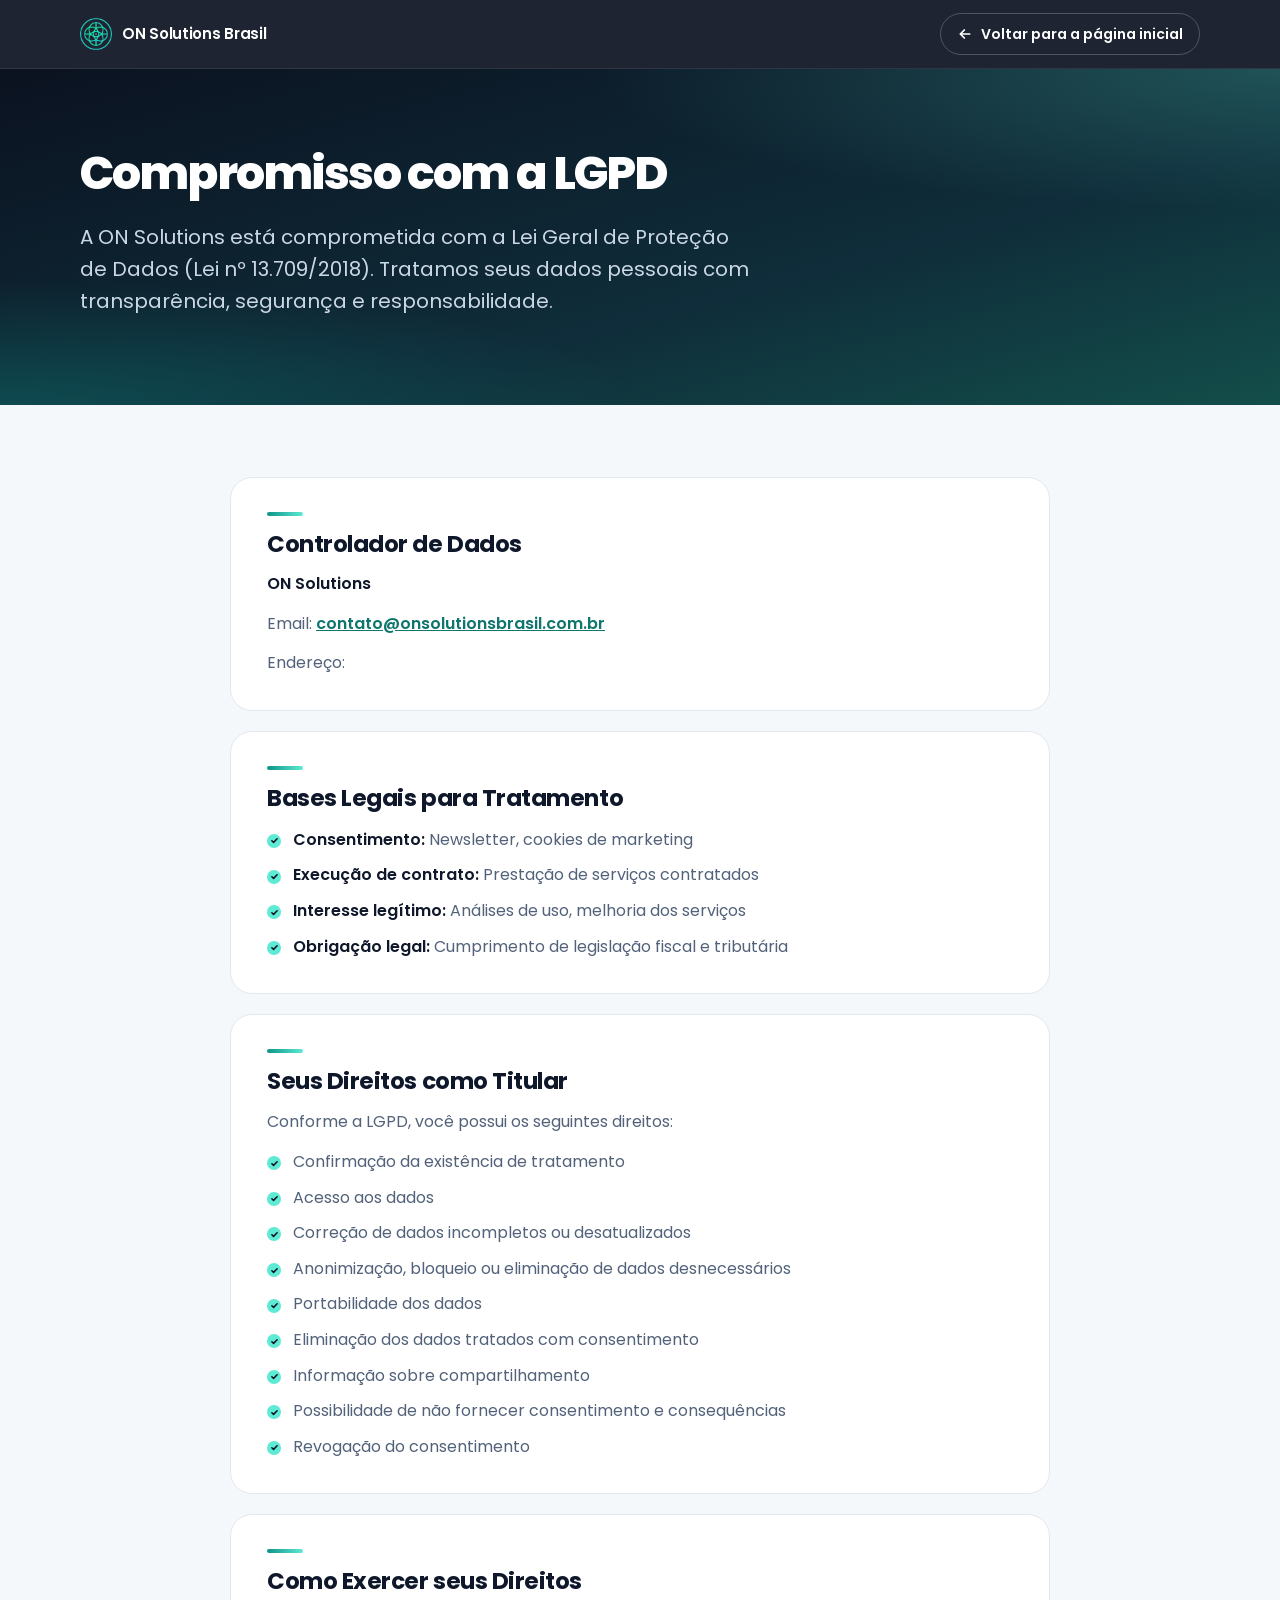
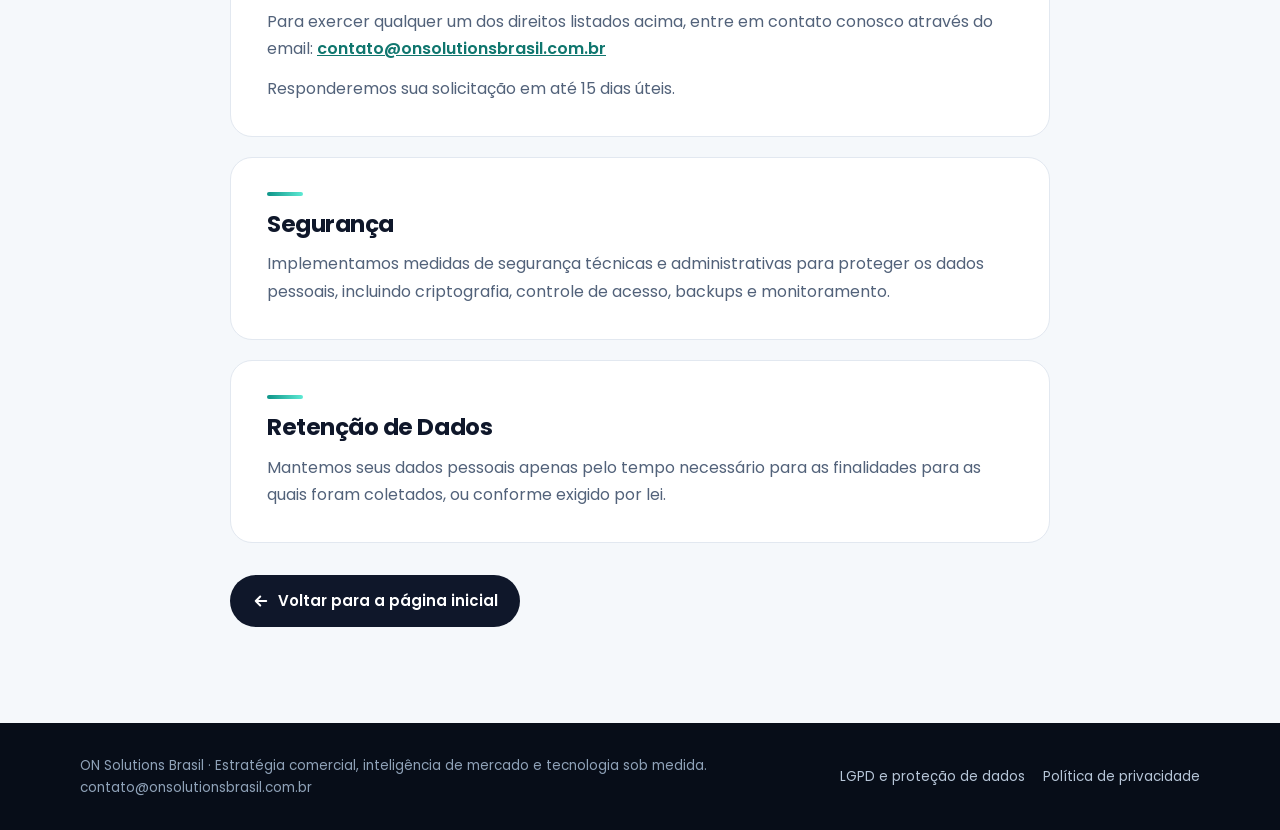
==== lgpd.html @ e8d157d7 "feat: add LGPD and privacy policy pages with legal documentation - Add legal.css stylesheet for LGPD" ====
<!DOCTYPE html>
<html lang="pt-BR">
<head>
<meta charset="UTF-8">
<meta name="viewport" content="width=device-width, initial-scale=1, viewport-fit=cover">
<meta name="theme-color" content="#0B1220">
<title>LGPD e proteção de dados | ON Solutions Brasil</title>
<meta name="description" content="Compromisso da ON Solutions com a Lei Geral de Proteção de Dados (Lei nº 13.709/2018).">
<meta name="robots" content="noindex,follow">
<link rel="icon" type="image/png" sizes="64x64" href="assets/img/favicon.png">
<link rel="apple-touch-icon" href="assets/img/favicon.png">
<link rel="preconnect" href="https://fonts.googleapis.com">
<link rel="preconnect" href="https://fonts.gstatic.com" crossorigin>
<link href="https://fonts.googleapis.com/css2?family=Poppins:wght@400;500;600;700;800&display=swap" rel="stylesheet">
<link rel="stylesheet" href="css/styles.css">
<link rel="stylesheet" href="css/legal.css">
</head>
<body class="l2">
<header class="top legal-top"><div class="w top-in">
  <a class="brand" href="index.html" aria-label="ON Solutions Brasil, voltar para a página inicial"><img src="assets/img/on-logo.png" alt="" width="32" height="32"><span>ON Solutions<span class="br"> Brasil</span></span></a>
  <a class="back" href="index.html"><svg viewBox="0 0 24 24" aria-hidden="true"><path d="M19 12H5M11 6l-6 6 6 6"/></svg><span>Voltar para a página inicial</span></a>
</div></header>
<main>
<section class="legal-hero"><div class="w">
  <h1 class="h">Compromisso com a LGPD</h1>
  <p class="sub">A ON Solutions está comprometida com a Lei Geral de Proteção de Dados (Lei nº 13.709/2018). Tratamos seus dados pessoais com transparência, segurança e responsabilidade.</p>
</div></section>
<section class="legal"><div class="w legal-in">
  <article class="lcard"><h2>Controlador de Dados</h2>
    <p><strong>ON Solutions</strong></p>
    <p>Email: <a href="mailto:contato@onsolutionsbrasil.com.br">contato@onsolutionsbrasil.com.br</a></p>
    <p>Endereço:</p></article>
  <article class="lcard"><h2>Bases Legais para Tratamento</h2>
    <ul>
      <li><b>Consentimento:</b> Newsletter, cookies de marketing</li>
      <li><b>Execução de contrato:</b> Prestação de serviços contratados</li>
      <li><b>Interesse legítimo:</b> Análises de uso, melhoria dos serviços</li>
      <li><b>Obrigação legal:</b> Cumprimento de legislação fiscal e tributária</li>
    </ul></article>
  <article class="lcard"><h2>Seus Direitos como Titular</h2>
    <p>Conforme a LGPD, você possui os seguintes direitos:</p>
    <ul>
      <li>Confirmação da existência de tratamento</li>
      <li>Acesso aos dados</li>
      <li>Correção de dados incompletos ou desatualizados</li>
      <li>Anonimização, bloqueio ou eliminação de dados desnecessários</li>
      <li>Portabilidade dos dados</li>
      <li>Eliminação dos dados tratados com consentimento</li>
      <li>Informação sobre compartilhamento</li>
      <li>Possibilidade de não fornecer consentimento e consequências</li>
      <li>Revogação do consentimento</li>
    </ul></article>
  <article class="lcard"><h2>Como Exercer seus Direitos</h2>
    <p>Para exercer qualquer um dos direitos listados acima, entre em contato conosco através do email: <a href="mailto:contato@onsolutionsbrasil.com.br">contato@onsolutionsbrasil.com.br</a></p>
    <p>Responderemos sua solicitação em até 15 dias úteis.</p></article>
  <article class="lcard"><h2>Segurança</h2>
    <p>Implementamos medidas de segurança técnicas e administrativas para proteger os dados pessoais, incluindo criptografia, controle de acesso, backups e monitoramento.</p></article>
  <article class="lcard"><h2>Retenção de Dados</h2>
    <p>Mantemos seus dados pessoais apenas pelo tempo necessário para as finalidades para as quais foram coletados, ou conforme exigido por lei.</p></article>
  <div class="legal-back"><a href="index.html"><svg viewBox="0 0 24 24" aria-hidden="true"><path d="M19 12H5M11 6l-6 6 6 6"/></svg>Voltar para a página inicial</a></div>
</div></section>
</main>
<footer class="foot legal-foot"><div class="w foot-in">
  <div>ON Solutions Brasil · Estratégia comercial, inteligência de mercado e tecnologia sob medida.<br>contato@onsolutionsbrasil.com.br</div>
  <div class="lk"><a href="lgpd.html">LGPD e proteção de dados</a><a href="politica-de-privacidade.html">Política de privacidade</a></div>
</div></footer>
</body>
</html>
---- css/styles.css ----
:root{--ink:#0B1220;--navy:#0F172A;--bg:#F5F8FB;--line:#E2E8F0;--text:#0F172A;--soft:#52627A;--mint:#5EEAD4;--teal:#0D9488;--tealD:#0F766E;--wa:#25D366;--waD:#1EBE5B;--font:"Poppins","Segoe UI",system-ui,-apple-system,sans-serif}
*,*::before,*::after{box-sizing:border-box}
html{scroll-behavior:smooth;-webkit-text-size-adjust:100%}
body{margin:0;font-family:var(--font);color:var(--text);background:var(--bg);line-height:1.55;font-size:16px;-webkit-font-smoothing:antialiased;overflow-x:hidden}
h1,h2,h3,p,ul{margin:0}
ul{padding:0;list-style:none}
a{color:inherit}
img{display:block;max-width:100%}
.w{width:min(1120px,100% - 32px);margin-inline:auto}
:focus-visible{outline:3px solid var(--teal);outline-offset:3px;border-radius:10px}
.top :focus-visible,.hero :focus-visible,.proof :focus-visible,.final :focus-visible,.sticky :focus-visible{outline-color:var(--mint)}

/* Header */
.top{position:sticky;top:0;z-index:50;background:rgba(11,18,32,.92);backdrop-filter:blur(12px);-webkit-backdrop-filter:blur(12px);border-bottom:1px solid rgba(255,255,255,.08)}
.top-in{display:flex;align-items:center;justify-content:space-between;height:60px;gap:12px}
.brand{display:flex;align-items:center;gap:10px;color:#fff;font-weight:600;font-size:15px;letter-spacing:-.02em;white-space:nowrap}
.brand img{width:32px;height:32px}
.top-r{display:flex;align-items:center;gap:18px}
.top-phone{display:none;color:#CBD5E1;font-weight:500;font-size:15px;text-decoration:none}
.top-phone:hover{color:var(--mint)}
.top-btn{display:inline-flex;align-items:center;gap:8px;background:var(--wa);color:#06240F;font-weight:700;font-size:14px;padding:10px 16px;border-radius:999px;text-decoration:none;white-space:nowrap}
.top-btn:hover{background:var(--waD)}
.top-btn svg{width:18px;height:18px;fill:currentColor}
@media(max-width:400px){.brand .br{display:none}}

/* Hero */
.hero{background:radial-gradient(90% 70% at 100% 0%,rgba(94,234,212,.22),transparent 60%),radial-gradient(80% 60% at 0% 100%,rgba(13,148,136,.32),transparent 62%),linear-gradient(165deg,#0B1220 0%,#0F2D3A 62%,#134E4A 100%);color:#fff;padding:26px 0 44px}
.hero-grid{display:grid;gap:26px}
.badge{display:inline-flex;align-items:center;gap:8px;font-size:13px;font-weight:600;color:var(--mint);background:rgba(94,234,212,.10);border:1px solid rgba(94,234,212,.30);padding:6px 12px;border-radius:999px}
.badge i{width:8px;height:8px;border-radius:50%;background:var(--mint);animation:ping 2s infinite}
@keyframes ping{0%{box-shadow:0 0 0 0 rgba(94,234,212,.6)}70%,100%{box-shadow:0 0 0 10px rgba(94,234,212,0)}}
.h{font-size:clamp(29px,8.4vw,54px);line-height:1.05;font-weight:800;letter-spacing:-.04em;margin-top:16px}
.h mark{background:none;color:var(--mint)}
.sub{margin-top:14px;font-size:clamp(17px,4.5vw,20px);line-height:1.45;color:#CBD7E4;max-width:560px}
.points{display:none}

/* Botão WhatsApp */
.cta{position:relative;display:flex;align-items:center;justify-content:center;gap:12px;width:100%;min-height:62px;padding:16px 22px;border-radius:18px;background:var(--wa);color:#06240F;font-family:inherit;font-weight:700;font-size:18px;line-height:1.2;text-decoration:none;text-align:center;box-shadow:0 14px 34px -10px rgba(37,211,102,.65),inset 0 -3px 0 rgba(0,0,0,.12);overflow:hidden;transition:transform .15s,background .15s;-webkit-tap-highlight-color:transparent}
.cta:hover{background:var(--waD)}
.cta:active{transform:translateY(1px) scale(.99)}
.cta svg{width:26px;height:26px;flex:none;fill:currentColor}
.cta .arr{width:22px;height:22px;fill:none;stroke:currentColor;stroke-width:2.6;stroke-linecap:round;stroke-linejoin:round}
.cta::after{content:"";position:absolute;inset:0;background:linear-gradient(110deg,transparent 30%,rgba(255,255,255,.45) 50%,transparent 70%);transform:translateX(-120%);animation:shine 3.4s ease-in-out infinite;pointer-events:none}
@keyframes shine{0%,55%{transform:translateX(-120%)}100%{transform:translateX(120%)}}

/* Indicadores de confiança e checks */
.trust{display:flex;flex-wrap:wrap;gap:8px 16px;margin-top:16px;font-size:13.5px;color:#B7C6D8}
.trust span{display:inline-flex;align-items:center;gap:7px}
.trust span::before,.points li::before,.offer li::before{content:"";flex:none;width:16px;height:16px;border-radius:50%;background:var(--mint) url("data:image/svg+xml,%3Csvg xmlns='http://www.w3.org/2000/svg' viewBox='0 0 24 24' fill='none' stroke='%230B1220' stroke-width='4' stroke-linecap='round' stroke-linejoin='round'%3E%3Cpath d='M5 12.5l4.5 4.5L19 7.5'/%3E%3C/svg%3E") center/10px no-repeat}

/* Card de conversa */
.chat{display:block;text-decoration:none;color:#fff;background:rgba(255,255,255,.06);border:1px solid rgba(255,255,255,.14);border-radius:24px;padding:14px;backdrop-filter:blur(8px);-webkit-backdrop-filter:blur(8px)}
.chat-head{display:flex;align-items:center;gap:10px;padding:4px 6px 12px;border-bottom:1px solid rgba(255,255,255,.10)}
.chat-head img{width:38px;height:38px;border-radius:50%;background:#0B1220;padding:4px}
.chat-head b{display:block;font-size:15px;line-height:1.2}
.chat-head small{font-size:12px;color:#9FB2C7}
.chat-body{padding:16px 4px 4px;display:flex;flex-direction:column;gap:12px}
.bubble{align-self:flex-end;max-width:92%;background:#005C4B;color:#E9FFF7;border-radius:16px 16px 4px 16px;padding:12px 14px;font-size:15px;line-height:1.45;box-shadow:0 8px 18px -10px rgba(0,0,0,.6)}
.chat-hint{font-size:12.5px;color:#9FB2C7;text-align:center}

/* Seções genéricas */
.sec{padding:52px 0}
.sec-w{background:#fff}
.eyebrow{font-size:13px;font-weight:700;color:var(--tealD);letter-spacing:.02em}
.t2{font-size:clamp(26px,6.8vw,40px);line-height:1.1;font-weight:800;letter-spacing:-.035em;margin-top:8px}
.lead2{margin-top:12px;color:var(--soft);font-size:16.5px;max-width:620px}

/* Desafios */
.pains{display:grid;gap:12px;margin-top:24px}
.pain{display:flex;align-items:center;gap:14px;width:100%;min-height:68px;padding:14px 16px;border-radius:18px;background:#fff;border:1.5px solid var(--line);font-family:inherit;font-weight:600;font-size:17px;line-height:1.3;letter-spacing:-.01em;color:inherit;text-align:left;cursor:pointer;transition:border-color .15s,background .15s,transform .15s;-webkit-tap-highlight-color:transparent}
.pain:hover{border-color:#9DDBB8}
.pain:active{transform:scale(.99)}
.pain .qt{flex:1}
.pain .ck{flex:none;width:30px;height:30px;border-radius:50%;border:2px solid #C5D0DD;display:grid;place-items:center;transition:background .15s,border-color .15s}
.pain .ck svg{width:16px;height:16px;fill:none;stroke:#fff;stroke-width:3.4;stroke-linecap:round;stroke-linejoin:round;opacity:0}
.pain[aria-pressed=true]{border-color:var(--wa);background:#F0FFF6}
.pain[aria-pressed=true] .ck{background:var(--wa);border-color:var(--wa)}
.pain[aria-pressed=true] .ck svg{opacity:1}
.pains-hint{margin-top:14px;font-size:14px;color:var(--soft);text-align:center;min-height:21px}

/* Benefícios */
.bens{display:grid;gap:14px;margin-top:26px}
.ben{background:var(--bg);border:1px solid var(--line);border-radius:20px;padding:20px}
.bi{width:46px;height:46px;border-radius:14px;background:linear-gradient(135deg,#0F2D3A,#134E4A);display:grid;place-items:center;margin-bottom:14px}
.bi svg{width:24px;height:24px;stroke:var(--mint);fill:none;stroke-width:2;stroke-linecap:round;stroke-linejoin:round}
.ben h3{font-size:18px;font-weight:700;letter-spacing:-.02em;line-height:1.25}
.ben p{margin-top:6px;color:var(--soft);font-size:15px}

/* Prova social */
.proof{background:#0B1220;color:#fff}
.proof .eyebrow{color:var(--mint)}
.stats{display:grid;grid-template-columns:1fr 1fr;gap:12px;margin-top:22px}
.stat{background:rgba(255,255,255,.06);border:1px solid rgba(255,255,255,.12);border-radius:18px;padding:16px}
.stat b{display:block;font-size:34px;font-weight:800;letter-spacing:-.04em;line-height:1;color:var(--mint)}
.stat span{display:block;margin-top:6px;font-size:13px;color:#B7C6D8}
.stat.wide{grid-column:1/-1}
.stat.wide b{font-size:26px}
.marq{margin-top:22px;overflow-x:auto;scrollbar-width:none;-webkit-mask-image:linear-gradient(90deg,transparent,#000 8%,#000 92%,transparent);mask-image:linear-gradient(90deg,transparent,#000 8%,#000 92%,transparent)}
.marq::-webkit-scrollbar{display:none}
.marq.is-looping{overflow:hidden}
.track{display:flex;width:max-content}
.marq.is-looping .track{animation:mq var(--dur,40s) linear infinite;will-change:transform}
.marq.is-looping.is-paused .track{animation-play-state:paused}
@keyframes mq{to{transform:translateX(-50%)}}
.chip{flex:none;width:168px;height:64px;margin-right:12px;background:#fff;border-radius:14px;display:flex;align-items:center;justify-content:center;padding:10px 16px}
.chip img{max-width:136px;max-height:42px;width:auto;height:auto;object-fit:contain}
.chip .wm{font-weight:700;font-size:19px;letter-spacing:-.03em;color:#0F172A}

/* Como funciona */
.steps2{display:grid;gap:12px;margin-top:24px}
.st{display:flex;gap:16px;align-items:flex-start;background:#fff;border:1px solid var(--line);border-radius:20px;padding:18px}
.st .n{flex:none;width:44px;height:44px;border-radius:14px;background:var(--navy);color:var(--mint);font-weight:800;font-size:20px;display:grid;place-items:center}
.st b{display:block;font-size:17px;line-height:1.3}
.st p{color:var(--soft);font-size:15px;margin-top:2px}

/* Conversa gratuita */
.offer{background:linear-gradient(160deg,#0F2D3A,#134E4A);border-radius:26px;color:#fff;padding:26px 22px}
.offer-eyebrow{color:var(--mint)}
.offer .t2{margin-top:6px}
.offer ul{display:grid;gap:12px;margin:18px 0 24px}
.offer li{display:flex;gap:12px;align-items:flex-start;font-size:16.5px;line-height:1.4}
.offer li::before{margin-top:2px;width:20px;height:20px;background-size:12px}

/* FAQ */
#duvidas{text-align:center}
#duvidas .faq{text-align:left;max-width:820px;margin-left:auto;margin-right:auto}
.faq{display:grid;gap:10px;margin-top:22px}
details{background:#fff;border:1px solid var(--line);border-radius:16px}
summary{cursor:pointer;list-style:none;padding:18px;font-weight:600;font-size:16.5px;display:flex;justify-content:space-between;gap:12px;align-items:center;min-height:58px;-webkit-tap-highlight-color:transparent}
summary::-webkit-details-marker{display:none}
summary::after{content:"+";font-size:26px;line-height:1;color:var(--tealD);flex:none}
details[open] summary::after{content:"–"}
details p{padding:0 18px 18px;color:var(--soft);font-size:15.5px}

/* CTA final */
.final{background:radial-gradient(90% 80% at 50% 0%,rgba(94,234,212,.18),transparent 60%),#0B1220;color:#fff;text-align:center;padding:58px 0 64px}
.final .h2{font-size:clamp(28px,7.4vw,44px);font-weight:800;letter-spacing:-.04em;line-height:1.08}
.final p.lead3{color:#C0CEDC;margin:14px auto 26px;max-width:520px;font-size:16.5px}
.note{margin-top:14px;font-size:13.5px;color:#93A7BD}

/* Footer */
.foot{background:#070D18;color:#8FA2B8;padding:28px 0 calc(28px + 84px);font-size:13.5px}
.foot-in{display:grid;gap:14px}
.foot a{color:#B7C6D8;text-decoration:none}
.foot a:hover{text-decoration:underline}
.foot .lk{display:flex;flex-wrap:wrap;gap:6px 18px}

/* Botão fixo */
.sticky{position:fixed;left:0;right:0;bottom:0;z-index:60;padding:10px 14px calc(10px + env(safe-area-inset-bottom));background:rgba(11,18,32,.94);backdrop-filter:blur(12px);-webkit-backdrop-filter:blur(12px);border-top:1px solid rgba(255,255,255,.10);animation:up .5s .5s both}
@keyframes up{from{transform:translateY(110%)}to{transform:none}}
.sticky .cta{min-height:58px;font-size:17px;max-width:520px;margin-inline:auto;box-shadow:0 10px 26px -10px rgba(37,211,102,.6),inset 0 -3px 0 rgba(0,0,0,.12)}

/* Telas pequenas */
@media(max-width:430px){.cta .arr{display:none}.cta{padding:16px 16px;font-size:17px;gap:10px}}
@media(max-width:380px){.cta,.sticky .cta{font-size:16px;gap:10px;padding:14px 14px}}
@media(max-width:340px){.cta,.sticky .cta{font-size:14.5px;gap:8px;padding:14px 10px}.cta svg{width:22px;height:22px}}

/* Desktop */
@media(min-width:860px){
  .top-in{height:68px}
  .top-phone{display:block}
  .hero{padding:64px 0 88px}
  .hero-grid{grid-template-columns:1.1fr .9fr;align-items:center;gap:56px}
  .points{display:grid;gap:10px;margin-top:20px;font-size:16.5px;color:#E2E8F0}
  .points li{display:flex;gap:10px;align-items:center}
  .sec{padding:84px 0}
  .pains{grid-template-columns:1fr 1fr}
  .bens{grid-template-columns:repeat(4,1fr)}
  .steps2{grid-template-columns:repeat(3,1fr)}
  .stats{grid-template-columns:repeat(3,1fr)}
  .stat.wide{grid-column:auto}
  .offer{padding:44px 48px;display:grid;grid-template-columns:1.2fr 1fr;gap:32px;align-items:center}
  .offer ul{margin:0}
  .foot-in{grid-template-columns:1fr auto;align-items:center}
  .faq{max-width:820px}
}

/* Refinos de espaçamento (sobrescrevem os valores base, como na referência) */
.w{width:min(1120px,100% - 40px)}
body{line-height:1.6}
.top{transition:transform .3s ease}
.top.hide{transform:translateY(-100%)}
.hero{padding:40px 0 64px}
.hero-grid{gap:40px}
.h{margin-top:22px;line-height:1.08}
.badge{padding:7px 14px}
.sub{margin-top:22px;line-height:1.6}
.trust{margin-top:30px;gap:12px 20px}
.chat{padding:20px;border-radius:28px}
.chat-head{padding:4px 6px 16px}
.chat-body{padding:22px 4px 6px;gap:16px}
.bubble{padding:15px 17px}
.sec{padding:76px 0}
.t2{margin-top:14px;line-height:1.14}
.lead2{margin-top:18px;line-height:1.65;max-width:600px}
.pains{margin-top:36px;gap:16px}
.pain{min-height:80px;padding:18px 20px;line-height:1.4}
.pains-hint{margin-top:22px}
.bens{margin-top:40px;gap:20px}
.ben{padding:28px 26px;border-radius:22px}
.bi{margin-bottom:20px}
.ben p{margin-top:10px;line-height:1.6}
.stats{margin-top:34px;gap:16px}
.stat{padding:22px}
.marq{margin-top:36px}
.chip{width:176px;height:70px;margin-right:16px}
.steps2{margin-top:34px;gap:16px}
.st{padding:24px 22px;gap:18px;border-radius:22px}
.st p{margin-top:6px;line-height:1.6}
.offer{padding:34px 26px;border-radius:28px}
.offer .t2{margin-top:10px}
.offer ul{gap:16px;margin:24px 0 0}
.faq{margin-top:34px;gap:14px}
summary{padding:22px}
details p{padding:0 22px 22px;line-height:1.7}
.final{padding:84px 0 92px}
.final p.lead3{margin:20px auto 0;line-height:1.65}
.note{margin-top:18px}
.foot{padding-top:40px}
@media(max-width:380px){.w{width:min(1120px,100% - 32px)}}
@media(min-width:860px){
  .w{width:min(1120px,100% - 64px)}
  .hero{padding:96px 0 120px}
  .hero-grid{gap:80px}
  .sec{padding:120px 0}
  .lead2{font-size:17.5px}
  .pains{gap:20px}
  .bens{gap:24px}
  .steps2{gap:20px}
  .offer{padding:52px 56px;gap:48px}
  .final{padding:112px 0 120px}
}

@media(prefers-reduced-motion:reduce){
  *{animation:none!important;transition:none!important}
  html{scroll-behavior:auto}
}
---- css/legal.css ----
/* Páginas legais (LGPD e Política de Privacidade). Usa as variáveis de styles.css */
.legal-top .top-in{height:64px}
a.brand{text-decoration:none}
.back{display:inline-flex;align-items:center;gap:8px;color:#fff;font-weight:600;font-size:14px;text-decoration:none;padding:9px 16px;border:1px solid rgba(255,255,255,.22);border-radius:999px;white-space:nowrap}
.back:hover{border-color:var(--mint);color:var(--mint)}
.back svg{width:16px;height:16px;fill:none;stroke:currentColor;stroke-width:2.6;stroke-linecap:round;stroke-linejoin:round}
.legal-hero{background:radial-gradient(90% 70% at 100% 0%,rgba(94,234,212,.22),transparent 60%),radial-gradient(80% 60% at 0% 100%,rgba(13,148,136,.32),transparent 62%),linear-gradient(165deg,#0B1220 0%,#0F2D3A 62%,#134E4A 100%);color:#fff;padding:44px 0 56px}
.legal-hero .h{margin-top:0;font-size:clamp(28px,7vw,46px)}
.legal-hero .sub{max-width:680px}
.legal{padding:44px 0 72px}
.legal-in{max-width:820px;margin-left:auto;margin-right:auto;display:grid;gap:16px}
.lcard{background:#fff;border:1px solid var(--line);border-radius:22px;padding:24px 22px}
.lcard h2{font-size:clamp(19px,4.6vw,23px);font-weight:700;letter-spacing:-.02em;line-height:1.25}
.lcard h2::before{content:"";display:block;width:36px;height:4px;border-radius:4px;background:linear-gradient(90deg,var(--teal),var(--mint));margin-bottom:14px}
.lcard p{margin-top:12px;color:var(--soft);font-size:16px;line-height:1.7}
.lcard h3{margin-top:20px;font-size:17px;font-weight:600;letter-spacing:-.01em;color:var(--text)}
.lcard h3+p{margin-top:4px}
.lcard strong{color:var(--text);font-weight:600}
.lcard a{color:var(--tealD);font-weight:600;word-break:break-word}
.lcard a:hover{color:var(--teal)}
.lcard ul{display:grid;gap:10px;margin-top:14px}
.lcard li{position:relative;padding-left:26px;color:var(--soft);font-size:16px;line-height:1.6}
.lcard li::before{content:"";position:absolute;left:0;top:.45em;width:14px;height:14px;border-radius:50%;background:var(--mint) url("data:image/svg+xml,%3Csvg xmlns='http://www.w3.org/2000/svg' viewBox='0 0 24 24' fill='none' stroke='%230B1220' stroke-width='4' stroke-linecap='round' stroke-linejoin='round'%3E%3Cpath d='M5 12.5l4.5 4.5L19 7.5'/%3E%3C/svg%3E") center/9px no-repeat}
.lcard li b{color:var(--text);font-weight:600}
.legal-back{margin-top:12px}
.legal-back a{display:inline-flex;align-items:center;gap:8px;background:var(--navy);color:#fff;font-weight:600;font-size:15px;text-decoration:none;padding:14px 22px;border-radius:999px}
.legal-back a:hover{background:var(--tealD)}
.legal-back svg{width:18px;height:18px;fill:none;stroke:currentColor;stroke-width:2.6;stroke-linecap:round;stroke-linejoin:round}
.foot.legal-foot{padding:32px 0}
@media(max-width:520px){.back span{display:none}.back{padding:10px 12px}}
@media(max-width:400px){.brand .br{display:none}}
@media(min-width:860px){
  .legal-top .top-in{height:68px}
  .legal-hero{padding:80px 0 88px}
  .legal{padding:72px 0 96px}
  .legal-in{gap:20px}
  .lcard{padding:34px 36px}
}
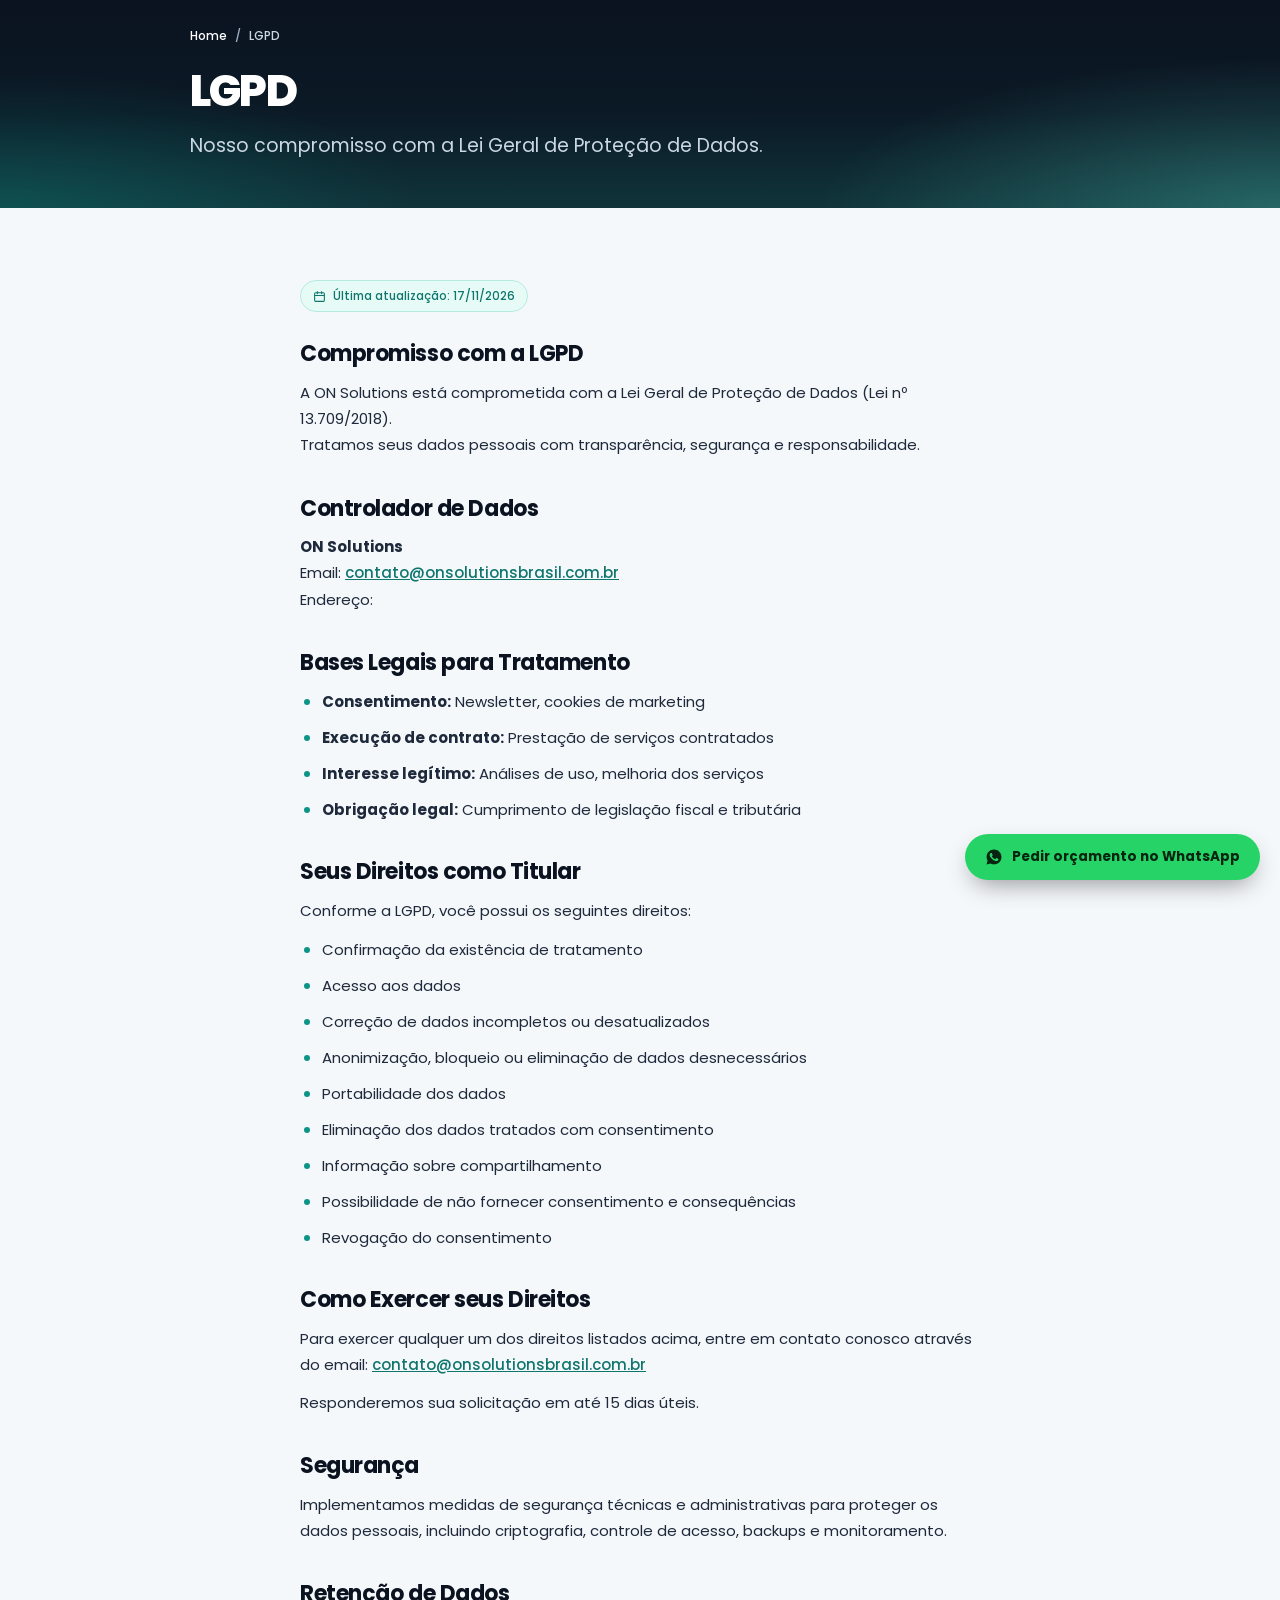
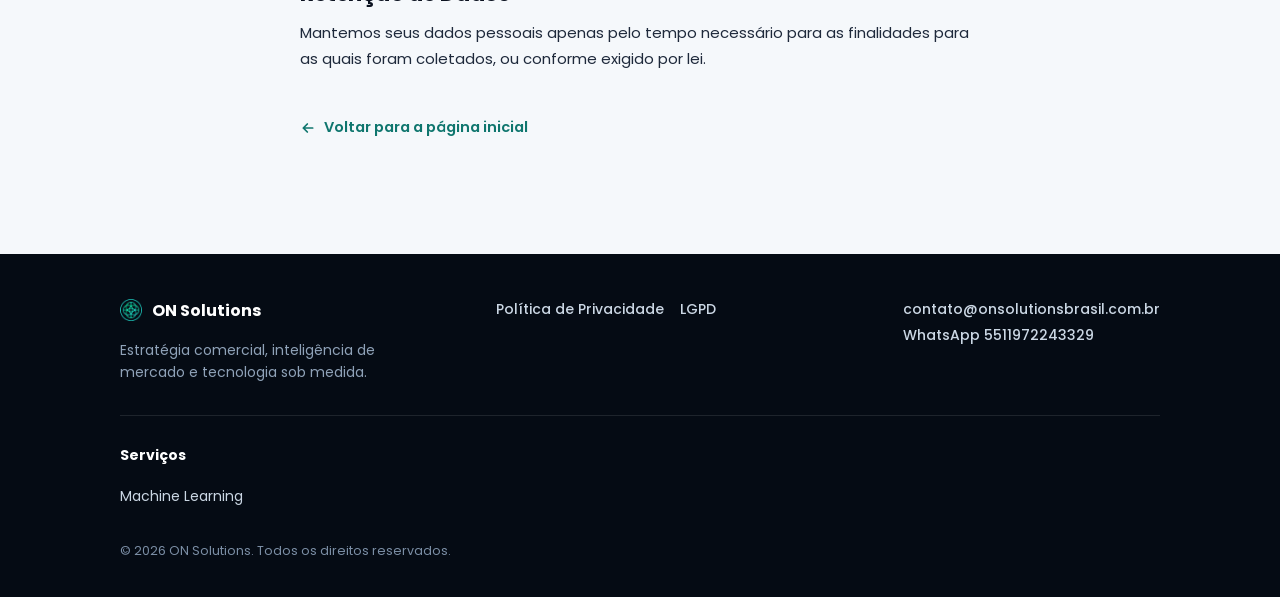
==== commit d66ae5b8: "style(legal): refactor legal pages layout and styling with breadcrumbs, updated footer, and WhatsApp" ====
--- a/lgpd.html
+++ b/lgpd.html
@@ -16,53 +16,63 @@
 <link rel="stylesheet" href="css/legal.css">
 </head>
 <body class="l2">
-<header class="top legal-top"><div class="w top-in">
-  <a class="brand" href="index.html" aria-label="ON Solutions Brasil, voltar para a página inicial"><img src="assets/img/on-logo.png" alt="" width="32" height="32"><span>ON Solutions<span class="br"> Brasil</span></span></a>
-  <a class="back" href="index.html"><svg viewBox="0 0 24 24" aria-hidden="true"><path d="M19 12H5M11 6l-6 6 6 6"/></svg><span>Voltar para a página inicial</span></a>
-</div></header>
 <main>
-<section class="legal-hero"><div class="w">
-  <h1 class="h">Compromisso com a LGPD</h1>
-  <p class="sub">A ON Solutions está comprometida com a Lei Geral de Proteção de Dados (Lei nº 13.709/2018). Tratamos seus dados pessoais com transparência, segurança e responsabilidade.</p>
+<section class="legal-hero"><div class="legal-hero-in">
+  <nav class="crumbs" aria-label="Você está em"><a href="index.html">Home</a><span aria-hidden="true">/</span><span aria-current="page">LGPD</span></nav>
+  <h1>LGPD</h1>
+  <p>Nosso compromisso com a Lei Geral de Proteção de Dados.</p>
 </div></section>
-<section class="legal"><div class="w legal-in">
-  <article class="lcard"><h2>Controlador de Dados</h2>
-    <p><strong>ON Solutions</strong></p>
-    <p>Email: <a href="mailto:contato@onsolutionsbrasil.com.br">contato@onsolutionsbrasil.com.br</a></p>
-    <p>Endereço:</p></article>
-  <article class="lcard"><h2>Bases Legais para Tratamento</h2>
-    <ul>
-      <li><b>Consentimento:</b> Newsletter, cookies de marketing</li>
-      <li><b>Execução de contrato:</b> Prestação de serviços contratados</li>
-      <li><b>Interesse legítimo:</b> Análises de uso, melhoria dos serviços</li>
-      <li><b>Obrigação legal:</b> Cumprimento de legislação fiscal e tributária</li>
-    </ul></article>
-  <article class="lcard"><h2>Seus Direitos como Titular</h2>
-    <p>Conforme a LGPD, você possui os seguintes direitos:</p>
-    <ul>
-      <li>Confirmação da existência de tratamento</li>
-      <li>Acesso aos dados</li>
-      <li>Correção de dados incompletos ou desatualizados</li>
-      <li>Anonimização, bloqueio ou eliminação de dados desnecessários</li>
-      <li>Portabilidade dos dados</li>
-      <li>Eliminação dos dados tratados com consentimento</li>
-      <li>Informação sobre compartilhamento</li>
-      <li>Possibilidade de não fornecer consentimento e consequências</li>
-      <li>Revogação do consentimento</li>
-    </ul></article>
-  <article class="lcard"><h2>Como Exercer seus Direitos</h2>
-    <p>Para exercer qualquer um dos direitos listados acima, entre em contato conosco através do email: <a href="mailto:contato@onsolutionsbrasil.com.br">contato@onsolutionsbrasil.com.br</a></p>
-    <p>Responderemos sua solicitação em até 15 dias úteis.</p></article>
-  <article class="lcard"><h2>Segurança</h2>
-    <p>Implementamos medidas de segurança técnicas e administrativas para proteger os dados pessoais, incluindo criptografia, controle de acesso, backups e monitoramento.</p></article>
-  <article class="lcard"><h2>Retenção de Dados</h2>
-    <p>Mantemos seus dados pessoais apenas pelo tempo necessário para as finalidades para as quais foram coletados, ou conforme exigido por lei.</p></article>
+<section class="legal"><div class="legal-in">
+  <span class="upd"><svg viewBox="0 0 24 24" aria-hidden="true"><rect x="3" y="5" width="18" height="16" rx="2"/><path d="M3 10h18M8 3v4M16 3v4"/></svg>Última atualização: 17/11/2026</span>
+  <h2>Compromisso com a LGPD</h2>
+  <p>A ON Solutions está comprometida com a Lei Geral de Proteção de Dados (Lei nº 13.709/2018).<br>Tratamos seus dados pessoais com transparência, segurança e responsabilidade.</p>
+  <h2>Controlador de Dados</h2>
+  <p><strong>ON Solutions</strong><br>Email: <a href="mailto:contato@onsolutionsbrasil.com.br">contato@onsolutionsbrasil.com.br</a><br>Endereço:</p>
+  <h2>Bases Legais para Tratamento</h2>
+  <ul>
+    <li><strong>Consentimento:</strong> Newsletter, cookies de marketing</li>
+    <li><strong>Execução de contrato:</strong> Prestação de serviços contratados</li>
+    <li><strong>Interesse legítimo:</strong> Análises de uso, melhoria dos serviços</li>
+    <li><strong>Obrigação legal:</strong> Cumprimento de legislação fiscal e tributária</li>
+  </ul>
+  <h2>Seus Direitos como Titular</h2>
+  <p>Conforme a LGPD, você possui os seguintes direitos:</p>
+  <ul>
+    <li>Confirmação da existência de tratamento</li>
+    <li>Acesso aos dados</li>
+    <li>Correção de dados incompletos ou desatualizados</li>
+    <li>Anonimização, bloqueio ou eliminação de dados desnecessários</li>
+    <li>Portabilidade dos dados</li>
+    <li>Eliminação dos dados tratados com consentimento</li>
+    <li>Informação sobre compartilhamento</li>
+    <li>Possibilidade de não fornecer consentimento e consequências</li>
+    <li>Revogação do consentimento</li>
+  </ul>
+  <h2>Como Exercer seus Direitos</h2>
+  <p>Para exercer qualquer um dos direitos listados acima, entre em contato conosco através do email: <a href="mailto:contato@onsolutionsbrasil.com.br">contato@onsolutionsbrasil.com.br</a></p>
+  <p>Responderemos sua solicitação em até 15 dias úteis.</p>
+  <h2>Segurança</h2>
+  <p>Implementamos medidas de segurança técnicas e administrativas para proteger os dados pessoais, incluindo criptografia, controle de acesso, backups e monitoramento.</p>
+  <h2>Retenção de Dados</h2>
+  <p>Mantemos seus dados pessoais apenas pelo tempo necessário para as finalidades para as quais foram coletados, ou conforme exigido por lei.</p>
   <div class="legal-back"><a href="index.html"><svg viewBox="0 0 24 24" aria-hidden="true"><path d="M19 12H5M11 6l-6 6 6 6"/></svg>Voltar para a página inicial</a></div>
 </div></section>
 </main>
-<footer class="foot legal-foot"><div class="w foot-in">
-  <div>ON Solutions Brasil · Estratégia comercial, inteligência de mercado e tecnologia sob medida.<br>contato@onsolutionsbrasil.com.br</div>
-  <div class="lk"><a href="lgpd.html">LGPD e proteção de dados</a><a href="politica-de-privacidade.html">Política de privacidade</a></div>
+<footer class="lfoot"><div class="lfoot-in">
+  <div class="lfoot-top">
+    <div class="lfoot-brand">
+      <a class="lfoot-logo" href="index.html"><img src="assets/img/on-logo.png" alt="" width="22" height="22"><span>ON Solutions</span></a>
+      <p>Estratégia comercial, inteligência de mercado e tecnologia sob medida.</p>
+    </div>
+    <nav class="lfoot-links" aria-label="Links do rodapé"><a href="politica-de-privacidade.html">Política de Privacidade</a><a href="lgpd.html">LGPD</a></nav>
+    <div class="lfoot-contact"><a href="mailto:contato@onsolutionsbrasil.com.br">contato@onsolutionsbrasil.com.br</a><a href="https://wa.me/5511972243329" target="_blank" rel="noopener">WhatsApp 5511972243329</a></div>
+  </div>
+  <div class="lfoot-serv">
+    <h2>Serviços</h2>
+    <ul><li><a href="index.html">Machine Learning</a></li></ul>
+  </div>
+  <p class="lfoot-copy">© 2026 ON Solutions. Todos os direitos reservados.</p>
 </div></footer>
+<a class="wa-float" href="https://wa.me/5511972243329?text=Ol%C3%A1%2C%20vim%20do%20site%20e%20gostaria%20de%20saber%20mais%20sobre%20os%20servi%C3%A7os%20da%20ON%20Solutions." target="_blank" rel="noopener"><svg viewBox="0 0 24 24" aria-hidden="true"><path d="M12.04 2C6.58 2 2.13 6.45 2.13 11.91c0 1.75.46 3.45 1.32 4.95L2.05 22l5.25-1.38a9.9 9.9 0 0 0 4.74 1.21c5.46 0 9.91-4.45 9.91-9.91S17.5 2 12.04 2Zm5.8 14.1c-.25.69-1.45 1.32-2 1.37-.5.05-1.13.07-1.82-.11-.42-.13-.96-.31-1.65-.6-2.9-1.25-4.8-4.17-4.95-4.36-.14-.19-1.18-1.57-1.18-3s.75-2.13 1.02-2.42c.26-.29.57-.36.76-.36h.55c.18 0 .42-.07.65.5.25.58.83 2 .9 2.15.07.14.12.31.02.5-.09.19-.14.31-.28.48-.14.17-.3.37-.43.5-.14.14-.29.29-.12.58.17.29.74 1.22 1.59 1.97 1.09.97 2.01 1.27 2.3 1.41.29.14.46.12.63-.07.17-.19.72-.84.91-1.13.19-.29.38-.24.65-.14.26.1 1.67.79 1.96.93.29.14.48.22.55.34.07.12.07.7-.18 1.39Z"/></svg>Pedir orçamento no WhatsApp</a>
 </body>
 </html>
--- a/css/legal.css
+++ b/css/legal.css
@@ -1,38 +1,64 @@
-/* Páginas legais (LGPD e Política de Privacidade). Usa as variáveis de styles.css */
-.legal-top .top-in{height:64px}
-a.brand{text-decoration:none}
-.back{display:inline-flex;align-items:center;gap:8px;color:#fff;font-weight:600;font-size:14px;text-decoration:none;padding:9px 16px;border:1px solid rgba(255,255,255,.22);border-radius:999px;white-space:nowrap}
-.back:hover{border-color:var(--mint);color:var(--mint)}
-.back svg{width:16px;height:16px;fill:none;stroke:currentColor;stroke-width:2.6;stroke-linecap:round;stroke-linejoin:round}
-.legal-hero{background:radial-gradient(90% 70% at 100% 0%,rgba(94,234,212,.22),transparent 60%),radial-gradient(80% 60% at 0% 100%,rgba(13,148,136,.32),transparent 62%),linear-gradient(165deg,#0B1220 0%,#0F2D3A 62%,#134E4A 100%);color:#fff;padding:44px 0 56px}
-.legal-hero .h{margin-top:0;font-size:clamp(28px,7vw,46px)}
-.legal-hero .sub{max-width:680px}
-.legal{padding:44px 0 72px}
-.legal-in{max-width:820px;margin-left:auto;margin-right:auto;display:grid;gap:16px}
-.lcard{background:#fff;border:1px solid var(--line);border-radius:22px;padding:24px 22px}
-.lcard h2{font-size:clamp(19px,4.6vw,23px);font-weight:700;letter-spacing:-.02em;line-height:1.25}
-.lcard h2::before{content:"";display:block;width:36px;height:4px;border-radius:4px;background:linear-gradient(90deg,var(--teal),var(--mint));margin-bottom:14px}
-.lcard p{margin-top:12px;color:var(--soft);font-size:16px;line-height:1.7}
-.lcard h3{margin-top:20px;font-size:17px;font-weight:600;letter-spacing:-.01em;color:var(--text)}
-.lcard h3+p{margin-top:4px}
-.lcard strong{color:var(--text);font-weight:600}
-.lcard a{color:var(--tealD);font-weight:600;word-break:break-word}
-.lcard a:hover{color:var(--teal)}
-.lcard ul{display:grid;gap:10px;margin-top:14px}
-.lcard li{position:relative;padding-left:26px;color:var(--soft);font-size:16px;line-height:1.6}
-.lcard li::before{content:"";position:absolute;left:0;top:.45em;width:14px;height:14px;border-radius:50%;background:var(--mint) url("data:image/svg+xml,%3Csvg xmlns='http://www.w3.org/2000/svg' viewBox='0 0 24 24' fill='none' stroke='%230B1220' stroke-width='4' stroke-linecap='round' stroke-linejoin='round'%3E%3Cpath d='M5 12.5l4.5 4.5L19 7.5'/%3E%3C/svg%3E") center/9px no-repeat}
-.lcard li b{color:var(--text);font-weight:600}
-.legal-back{margin-top:12px}
-.legal-back a{display:inline-flex;align-items:center;gap:8px;background:var(--navy);color:#fff;font-weight:600;font-size:15px;text-decoration:none;padding:14px 22px;border-radius:999px}
-.legal-back a:hover{background:var(--tealD)}
-.legal-back svg{width:18px;height:18px;fill:none;stroke:currentColor;stroke-width:2.6;stroke-linecap:round;stroke-linejoin:round}
-.foot.legal-foot{padding:32px 0}
-@media(max-width:520px){.back span{display:none}.back{padding:10px 12px}}
-@media(max-width:400px){.brand .br{display:none}}
+/* Páginas legais (LGPD, Política de Privacidade e Política de Cookies). Usa as variáveis de styles.css */
+.legal-hero{background:radial-gradient(60% 120% at 100% 100%,rgba(94,234,212,.28),transparent 60%),radial-gradient(50% 100% at 0% 100%,rgba(13,148,136,.30),transparent 65%),linear-gradient(180deg,#0B1220 0%,#0B1A26 55%,#10343A 100%);color:#fff;padding:22px 0 40px}
+.legal-hero-in{width:min(900px,100% - 40px);margin-inline:auto}
+.crumbs{display:flex;flex-wrap:wrap;align-items:center;gap:8px;font-size:12px;font-weight:500;color:#9FB2C7}
+.crumbs a{color:#fff;text-decoration:none}
+.crumbs a:hover{color:var(--mint);text-decoration:underline}
+.crumbs [aria-current]{color:#CBD7E4}
+.legal-hero h1{margin-top:22px;font-size:clamp(30px,8vw,44px);font-weight:800;line-height:1.1;letter-spacing:-.04em}
+.legal-hero p{margin-top:16px;font-size:clamp(16px,4.2vw,19px);line-height:1.5;color:#CBD7E4;max-width:640px}
+
+.legal{padding:48px 0 80px}
+.legal-in{width:min(680px,100% - 40px);margin-inline:auto}
+.upd{display:inline-flex;align-items:center;gap:7px;font-size:11.5px;font-weight:500;color:var(--tealD);background:#E6FBF6;border:1px solid #B5EBDF;padding:6px 12px;border-radius:999px}
+.upd svg{width:13px;height:13px;fill:none;stroke:currentColor;stroke-width:2;stroke-linecap:round;stroke-linejoin:round}
+.legal-in h2{margin-top:36px;font-size:clamp(19px,5vw,22px);font-weight:700;line-height:1.25;letter-spacing:-.02em;color:var(--ink)}
+.upd+h2{margin-top:28px}
+.legal-in h3{margin-top:22px;font-size:15px;font-weight:700;color:var(--ink)}
+.legal-in p{margin-top:12px;font-size:15px;line-height:1.75;color:#1E293B}
+.legal-in h3+p{margin-top:6px}
+.legal-in ul{margin-top:14px;display:grid;gap:12px}
+.legal-in li{position:relative;padding-left:22px;font-size:15px;line-height:1.6;color:#1E293B}
+.legal-in li::before{content:"";position:absolute;left:4px;top:.6em;width:6px;height:6px;border-radius:50%;background:var(--teal)}
+.legal-in a{color:var(--tealD);font-weight:500;word-break:break-word}
+.legal-in a:hover{color:var(--teal)}
+.legal-in strong{font-weight:700}
+.legal-back{margin-top:44px}
+.legal-back a{display:inline-flex;align-items:center;gap:8px;font-weight:600;font-size:14.5px;text-decoration:none}
+.legal-back svg{width:16px;height:16px;fill:none;stroke:currentColor;stroke-width:2.6;stroke-linecap:round;stroke-linejoin:round}
+
+.foot.legal-foot{padding:32px 0 calc(32px + 64px)}
+
+/* Botão flutuante do WhatsApp */
+.wa-float{position:fixed;right:20px;bottom:20px;z-index:60;display:inline-flex;align-items:center;gap:9px;background:var(--wa);color:#06240F;font-weight:700;font-size:13.5px;line-height:1;text-decoration:none;padding:14px 20px;border-radius:999px;box-shadow:0 10px 26px -8px rgba(0,0,0,.45)}
+.wa-float:hover{background:var(--waD)}
+.wa-float svg{width:18px;height:18px;fill:currentColor;flex:none}
+
+@media(max-width:520px){
+  .wa-float{right:12px;left:12px;justify-content:center;bottom:12px}
+}
 @media(min-width:860px){
-  .legal-top .top-in{height:68px}
-  .legal-hero{padding:80px 0 88px}
-  .legal{padding:72px 0 96px}
-  .legal-in{gap:20px}
-  .lcard{padding:34px 36px}
+  .legal-hero{padding:26px 0 48px}
+  .legal{padding:72px 0 110px}
+  .legal-in{width:min(680px,100% - 64px)}
 }
+
+/* Rodape das paginas legais */
+.lfoot{background:#050B14;color:#9FB2C7;padding:44px 0 36px;font-size:14px}
+.lfoot-in{width:min(1040px,100% - 40px);margin-inline:auto}
+.lfoot a{color:#CBD7E4;text-decoration:none}
+.lfoot a:hover{color:var(--mint)}
+.lfoot-top{display:grid;gap:26px;padding-bottom:32px;border-bottom:1px solid rgba(255,255,255,.10)}
+.lfoot-logo{display:inline-flex;align-items:center;gap:10px;color:#fff!important;font-weight:700;font-size:16px}
+.lfoot-logo img{width:22px;height:22px}
+.lfoot-brand p{margin-top:12px;max-width:280px;line-height:1.55;color:#8FA2B8}
+.lfoot-links{display:flex;flex-wrap:wrap;align-content:flex-start;gap:12px 16px;font-weight:500}
+.lfoot-contact{display:grid;gap:4px;align-content:flex-start;font-weight:500}
+.lfoot-serv{padding-top:28px}
+.lfoot-serv h2{font-size:14px;font-weight:700;color:#fff}
+.lfoot-serv ul{display:grid;grid-template-columns:repeat(auto-fill,minmax(170px,1fr));gap:16px 24px;margin-top:18px}
+.lfoot-copy{margin-top:34px;font-size:12.5px;color:#7C8FA6;padding-bottom:64px}
+@media(min-width:860px){
+  .lfoot-top{grid-template-columns:1.1fr 1.2fr auto;gap:40px;align-items:start}
+  .lfoot-copy{padding-bottom:0}
+}
